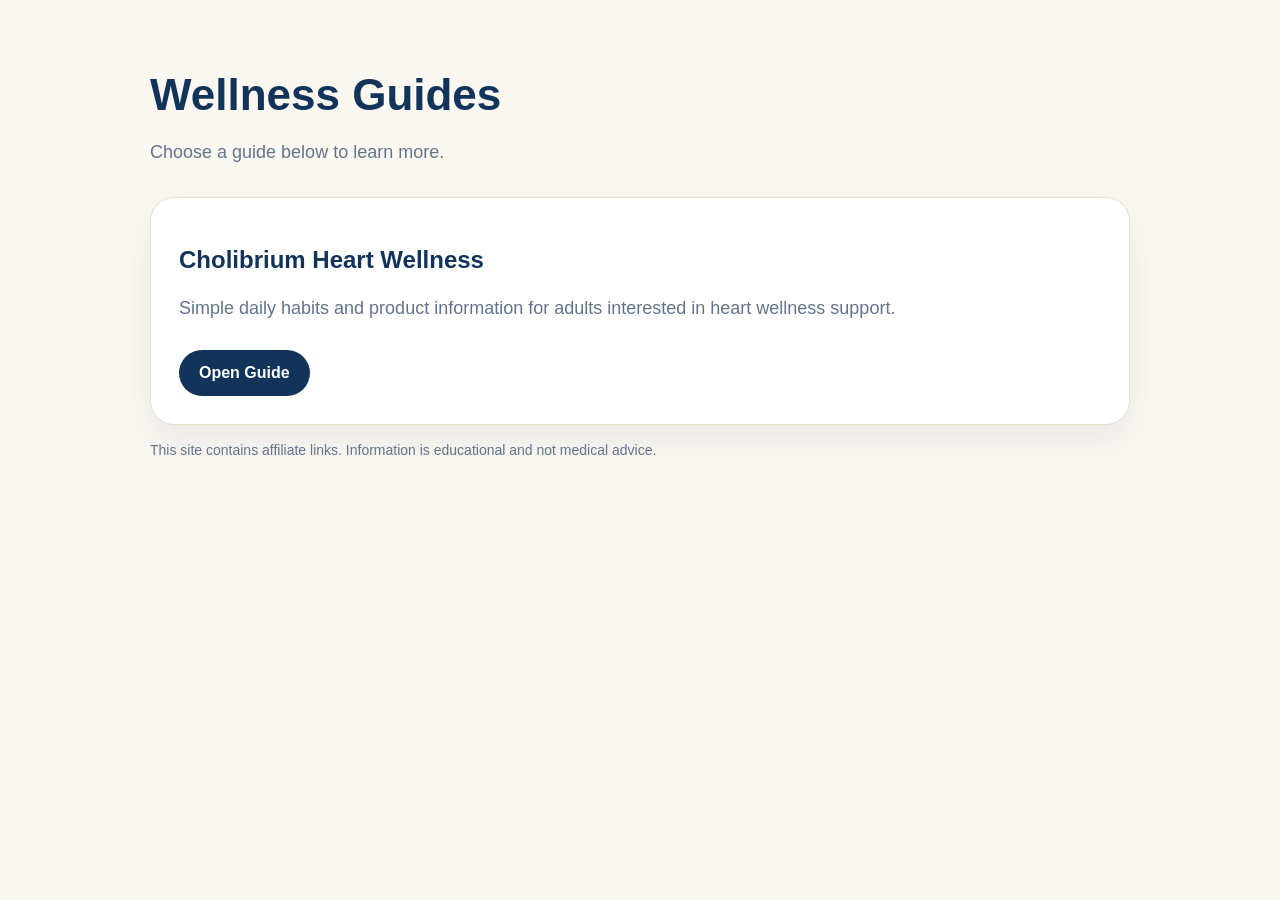
==== index.html @ bfecb0a2 "Add clean Cholibrium landing" ====
<!DOCTYPE html><html lang="en"><head><meta charset="UTF-8"><meta name="viewport" content="width=device-width,initial-scale=1.0"><title>Wellness Guides</title><style>
body{font-family:Arial,sans-serif;background:#fbf8f2;color:#12345a;margin:0}.wrap{max-width:980px;margin:0 auto;padding:70px 22px}h1{font-size:44px;margin:0 0 10px}.grid{display:grid;grid-template-columns:repeat(auto-fit,minmax(270px,1fr));gap:22px;margin-top:30px}.card{background:#fff;border:1px solid #eadfcd;border-radius:24px;padding:28px;box-shadow:0 16px 38px rgba(18,52,90,.08)}p{color:#64748b;font-size:18px;line-height:1.6}a{display:inline-block;background:#12345a;color:#fff;text-decoration:none;font-weight:700;padding:14px 20px;border-radius:999px;margin-top:10px}
</style></head><body><main class="wrap"><h1>Wellness Guides</h1><p>Choose a guide below to learn more.</p><section class="grid"><article class="card"><h2>Cholibrium Heart Wellness</h2><p>Simple daily habits and product information for adults interested in heart wellness support.</p><a href="/cholibrium-heart-wellness/">Open Guide</a></article></section><p style="font-size:14px">This site contains affiliate links. Information is educational and not medical advice.</p></main></body></html>
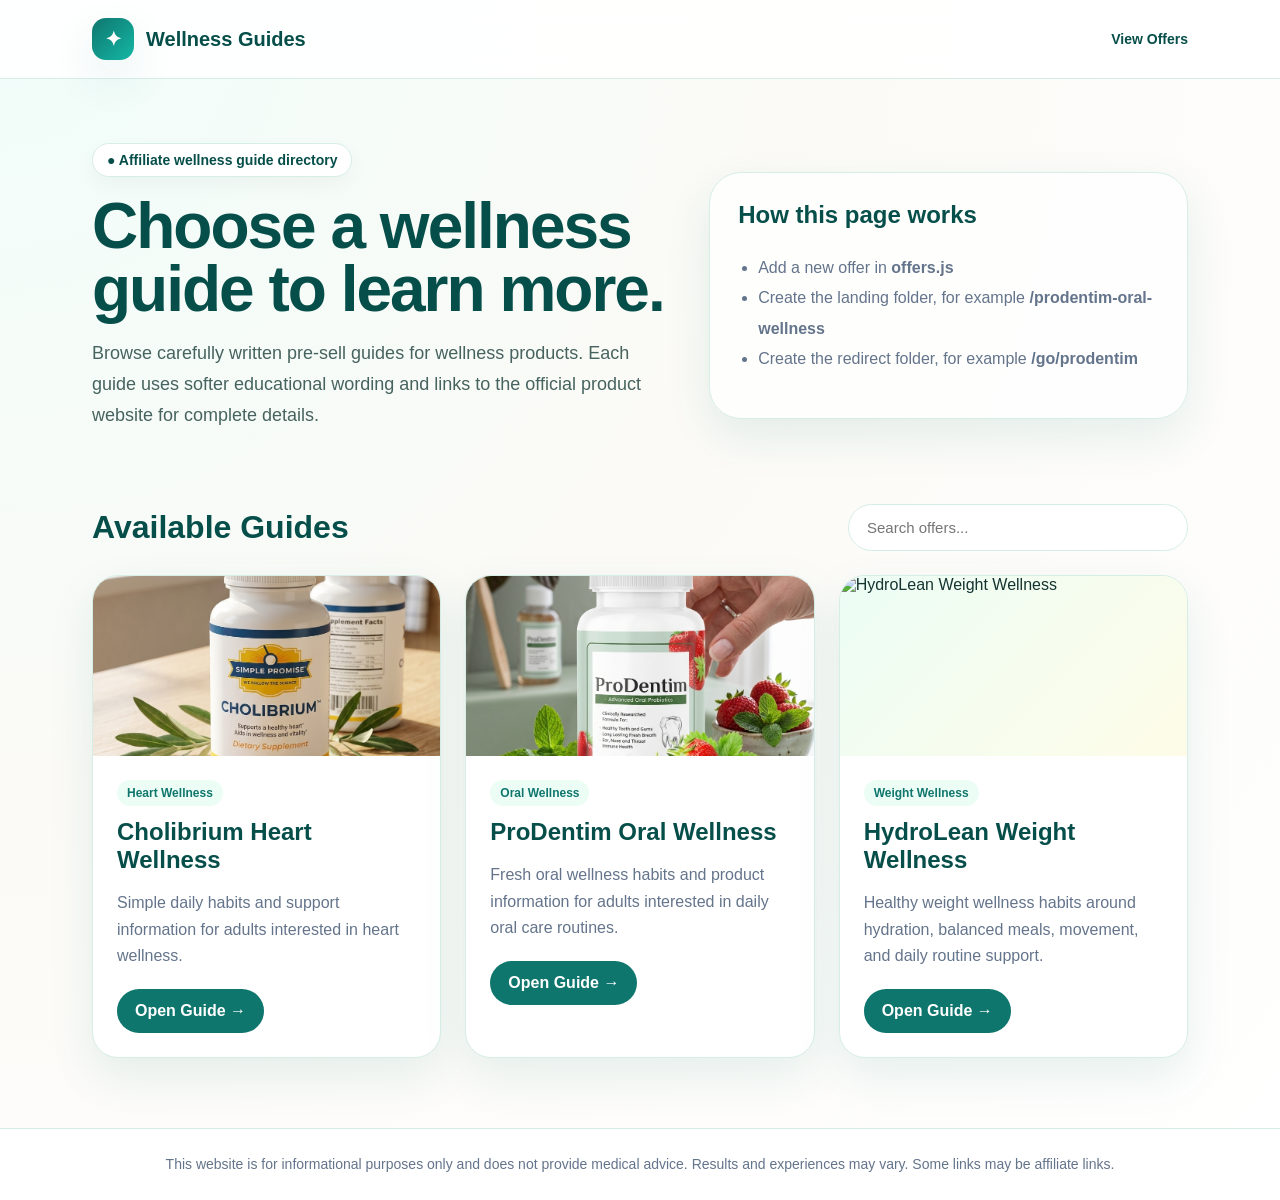
==== commit f7480a74: "Update homepage auto offers" ====
--- a/index.html
+++ b/index.html
@@ -1,3 +1,292 @@
-<!DOCTYPE html><html lang="en"><head><meta charset="UTF-8"><meta name="viewport" content="width=device-width,initial-scale=1.0"><title>Wellness Guides</title><style>
-body{font-family:Arial,sans-serif;background:#fbf8f2;color:#12345a;margin:0}.wrap{max-width:980px;margin:0 auto;padding:70px 22px}h1{font-size:44px;margin:0 0 10px}.grid{display:grid;grid-template-columns:repeat(auto-fit,minmax(270px,1fr));gap:22px;margin-top:30px}.card{background:#fff;border:1px solid #eadfcd;border-radius:24px;padding:28px;box-shadow:0 16px 38px rgba(18,52,90,.08)}p{color:#64748b;font-size:18px;line-height:1.6}a{display:inline-block;background:#12345a;color:#fff;text-decoration:none;font-weight:700;padding:14px 20px;border-radius:999px;margin-top:10px}
-</style></head><body><main class="wrap"><h1>Wellness Guides</h1><p>Choose a guide below to learn more.</p><section class="grid"><article class="card"><h2>Cholibrium Heart Wellness</h2><p>Simple daily habits and product information for adults interested in heart wellness support.</p><a href="/cholibrium-heart-wellness/">Open Guide</a></article></section><p style="font-size:14px">This site contains affiliate links. Information is educational and not medical advice.</p></main></body></html>+<!DOCTYPE html>
+<html lang="en">
+<head>
+  <meta charset="UTF-8" />
+  <meta name="viewport" content="width=device-width, initial-scale=1.0" />
+  <title>Wellness Guides</title>
+  <meta name="description" content="Wellness guide directory for health and lifestyle support information." />
+  <style>
+    :root {
+      --green: #0f766e;
+      --green-dark: #064e49;
+      --green-soft: #ecfdf5;
+      --cream: #fbfaf6;
+      --text: #143331;
+      --muted: #64748b;
+      --border: #d7eee7;
+      --shadow: 0 18px 45px rgba(15, 118, 110, 0.10);
+    }
+    * { box-sizing: border-box; }
+    body {
+      margin: 0;
+      font-family: Arial, Helvetica, sans-serif;
+      background: radial-gradient(circle at top left, #f0fdfa 0, #fbfaf6 45%, #ffffff 100%);
+      color: var(--text);
+    }
+    header {
+      border-bottom: 1px solid var(--border);
+      background: rgba(255,255,255,.88);
+      backdrop-filter: blur(14px);
+      position: sticky;
+      top: 0;
+      z-index: 10;
+    }
+    .nav {
+      max-width: 1140px;
+      margin: auto;
+      padding: 18px 22px;
+      display: flex;
+      justify-content: space-between;
+      align-items: center;
+      gap: 16px;
+    }
+    .brand {
+      display: flex;
+      align-items: center;
+      gap: 12px;
+      font-weight: 800;
+      color: var(--green-dark);
+      font-size: 20px;
+    }
+    .logo {
+      width: 42px;
+      height: 42px;
+      border-radius: 14px;
+      background: linear-gradient(135deg, #0f766e, #14b8a6);
+      display: grid;
+      place-items: center;
+      color: #fff;
+      box-shadow: var(--shadow);
+    }
+    .nav a {
+      color: var(--green-dark);
+      text-decoration: none;
+      font-weight: 700;
+      font-size: 14px;
+    }
+    .hero {
+      max-width: 1140px;
+      margin: auto;
+      padding: 64px 22px 34px;
+      display: grid;
+      grid-template-columns: 1.1fr .9fr;
+      gap: 32px;
+      align-items: center;
+    }
+    .badge {
+      display: inline-flex;
+      align-items: center;
+      gap: 8px;
+      background: #fff;
+      border: 1px solid var(--border);
+      border-radius: 999px;
+      padding: 8px 14px;
+      color: var(--green-dark);
+      font-weight: 700;
+      font-size: 14px;
+      box-shadow: 0 8px 20px rgba(0,0,0,.04);
+    }
+    h1 {
+      margin: 18px 0 14px;
+      font-size: clamp(38px, 5vw, 64px);
+      line-height: .98;
+      letter-spacing: -2px;
+      color: var(--green-dark);
+    }
+    .hero p {
+      font-size: 18px;
+      line-height: 1.7;
+      color: #47635f;
+      max-width: 650px;
+    }
+    .hero-card {
+      background: rgba(255,255,255,.8);
+      border: 1px solid var(--border);
+      border-radius: 32px;
+      padding: 28px;
+      box-shadow: var(--shadow);
+    }
+    .hero-card h3 { margin-top: 0; font-size: 24px; color: var(--green-dark); }
+    .hero-card ul { padding-left: 20px; color: var(--muted); line-height: 1.9; }
+    .wrap {
+      max-width: 1140px;
+      margin: auto;
+      padding: 22px 22px 70px;
+    }
+    .toolbar {
+      display: flex;
+      flex-wrap: wrap;
+      gap: 14px;
+      justify-content: space-between;
+      align-items: center;
+      margin-bottom: 24px;
+    }
+    .toolbar h2 {
+      margin: 0;
+      font-size: 32px;
+      color: var(--green-dark);
+    }
+    .search {
+      min-width: min(100%, 340px);
+      border: 1px solid var(--border);
+      border-radius: 999px;
+      padding: 14px 18px;
+      font-size: 15px;
+      outline: none;
+      background: #fff;
+    }
+    .grid {
+      display: grid;
+      grid-template-columns: repeat(auto-fit, minmax(280px, 1fr));
+      gap: 24px;
+    }
+    .card {
+      background: #fff;
+      border: 1px solid var(--border);
+      border-radius: 26px;
+      overflow: hidden;
+      box-shadow: var(--shadow);
+      transition: transform .18s ease, box-shadow .18s ease;
+    }
+    .card:hover { transform: translateY(-4px); box-shadow: 0 22px 56px rgba(15,118,110,.15); }
+    .thumb {
+      height: 180px;
+      background: linear-gradient(135deg, #ecfdf5, #fefce8);
+      display: flex;
+      align-items: center;
+      justify-content: center;
+      overflow: hidden;
+    }
+    .thumb img { width: 100%; height: 100%; object-fit: cover; display: block; }
+    .fallback {
+      width: 84px; height: 84px; border-radius: 28px;
+      background: var(--green-soft);
+      display: grid; place-items: center;
+      color: var(--green);
+      font-size: 36px;
+      font-weight: 900;
+    }
+    .content { padding: 24px; }
+    .tag {
+      display: inline-block;
+      color: var(--green);
+      background: var(--green-soft);
+      border-radius: 999px;
+      padding: 6px 10px;
+      font-size: 12px;
+      font-weight: 800;
+      margin-bottom: 12px;
+    }
+    .card h3 { margin: 0 0 10px; font-size: 24px; color: var(--green-dark); }
+    .card p { color: var(--muted); line-height: 1.65; margin-bottom: 20px; }
+    .btn {
+      display: inline-flex;
+      align-items: center;
+      gap: 8px;
+      background: var(--green);
+      color: #fff;
+      text-decoration: none;
+      padding: 13px 18px;
+      border-radius: 999px;
+      font-weight: 800;
+    }
+    .empty {
+      padding: 30px;
+      border: 1px dashed var(--border);
+      border-radius: 22px;
+      color: var(--muted);
+      background: #fff;
+    }
+    footer {
+      border-top: 1px solid var(--border);
+      padding: 24px 22px;
+      text-align: center;
+      color: var(--muted);
+      background: #fff;
+      font-size: 14px;
+      line-height: 1.6;
+    }
+    @media (max-width: 820px) {
+      .hero { grid-template-columns: 1fr; padding-top: 42px; }
+      .nav { align-items: flex-start; }
+      h1 { letter-spacing: -1px; }
+    }
+  </style>
+</head>
+<body>
+  <header>
+    <div class="nav">
+      <div class="brand"><div class="logo">✦</div><span>Wellness Guides</span></div>
+      <a href="#offers">View Offers</a>
+    </div>
+  </header>
+
+  <section class="hero">
+    <div>
+      <div class="badge">● Affiliate wellness guide directory</div>
+      <h1>Choose a wellness guide to learn more.</h1>
+      <p>Browse carefully written pre-sell guides for wellness products. Each guide uses softer educational wording and links to the official product website for complete details.</p>
+    </div>
+    <div class="hero-card">
+      <h3>How this page works</h3>
+      <ul>
+        <li>Add a new offer in <strong>offers.js</strong></li>
+        <li>Create the landing folder, for example <strong>/prodentim-oral-wellness</strong></li>
+        <li>Create the redirect folder, for example <strong>/go/prodentim</strong></li>
+      </ul>
+    </div>
+  </section>
+
+  <main class="wrap" id="offers">
+    <div class="toolbar">
+      <h2>Available Guides</h2>
+      <input class="search" id="search" placeholder="Search offers..." />
+    </div>
+    <div class="grid" id="offerGrid"></div>
+    <div class="empty" id="emptyState" style="display:none;">No offers found. Add offers in <strong>offers.js</strong>.</div>
+  </main>
+
+  <footer>
+    This website is for informational purposes only and does not provide medical advice. Results and experiences may vary. Some links may be affiliate links.
+  </footer>
+
+  <script src="/offers.js"></script>
+  <script>
+    const grid = document.getElementById('offerGrid');
+    const search = document.getElementById('search');
+    const emptyState = document.getElementById('emptyState');
+
+    function createCard(offer) {
+      const card = document.createElement('article');
+      card.className = 'card';
+      const imgHtml = offer.image
+        ? `<img src="${offer.image}" alt="${offer.title}">`
+        : `<div class="fallback">${(offer.title || '?').charAt(0)}</div>`;
+      card.innerHTML = `
+        <div class="thumb">${imgHtml}</div>
+        <div class="content">
+          <div class="tag">${offer.category || 'Wellness Guide'}</div>
+          <h3>${offer.title}</h3>
+          <p>${offer.description}</p>
+          <a class="btn" href="${offer.url}">Open Guide →</a>
+        </div>
+      `;
+      return card;
+    }
+
+    function renderOffers() {
+      const q = search.value.trim().toLowerCase();
+      const filtered = (window.OFFERS || []).filter(offer => {
+        const text = `${offer.title} ${offer.category} ${offer.description}`.toLowerCase();
+        return text.includes(q);
+      });
+      grid.innerHTML = '';
+      filtered.forEach(offer => grid.appendChild(createCard(offer)));
+      emptyState.style.display = filtered.length ? 'none' : 'block';
+    }
+
+    search.addEventListener('input', renderOffers);
+    renderOffers();
+  </script>
+</body>
+</html>
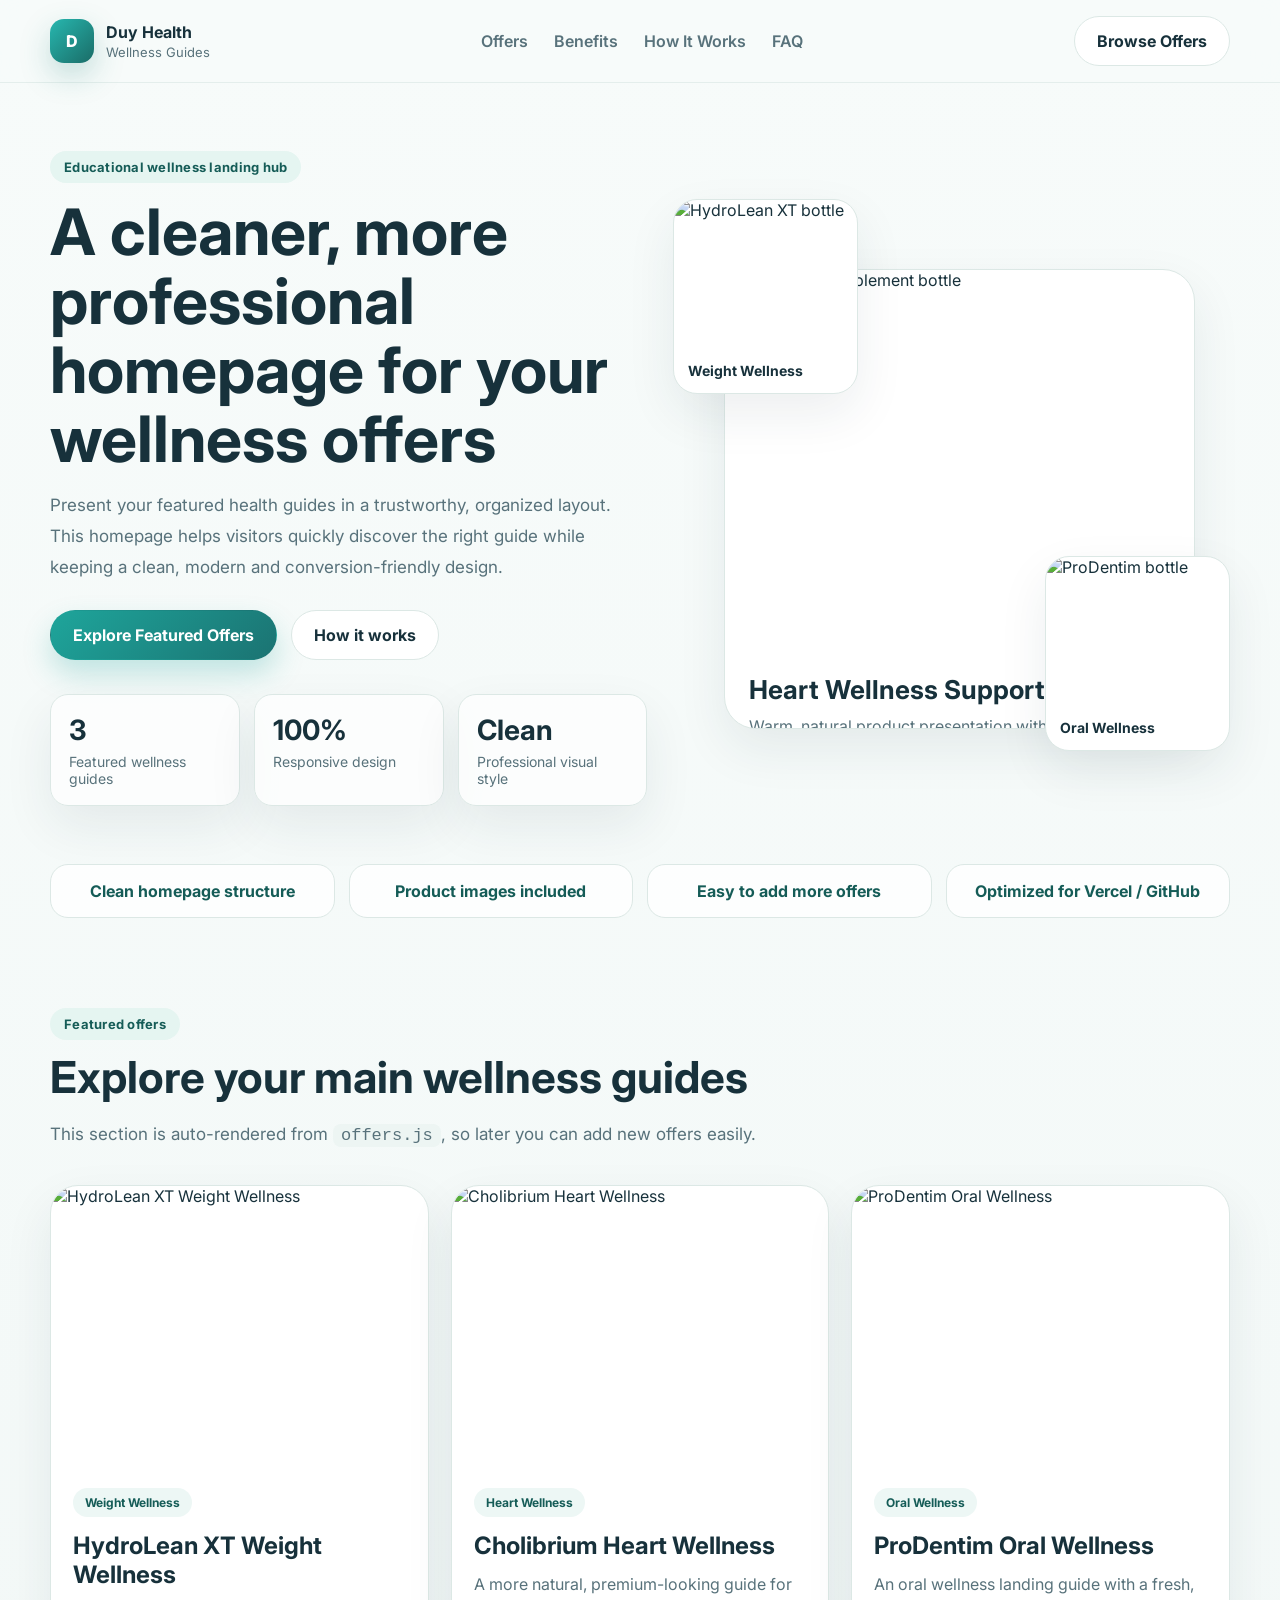
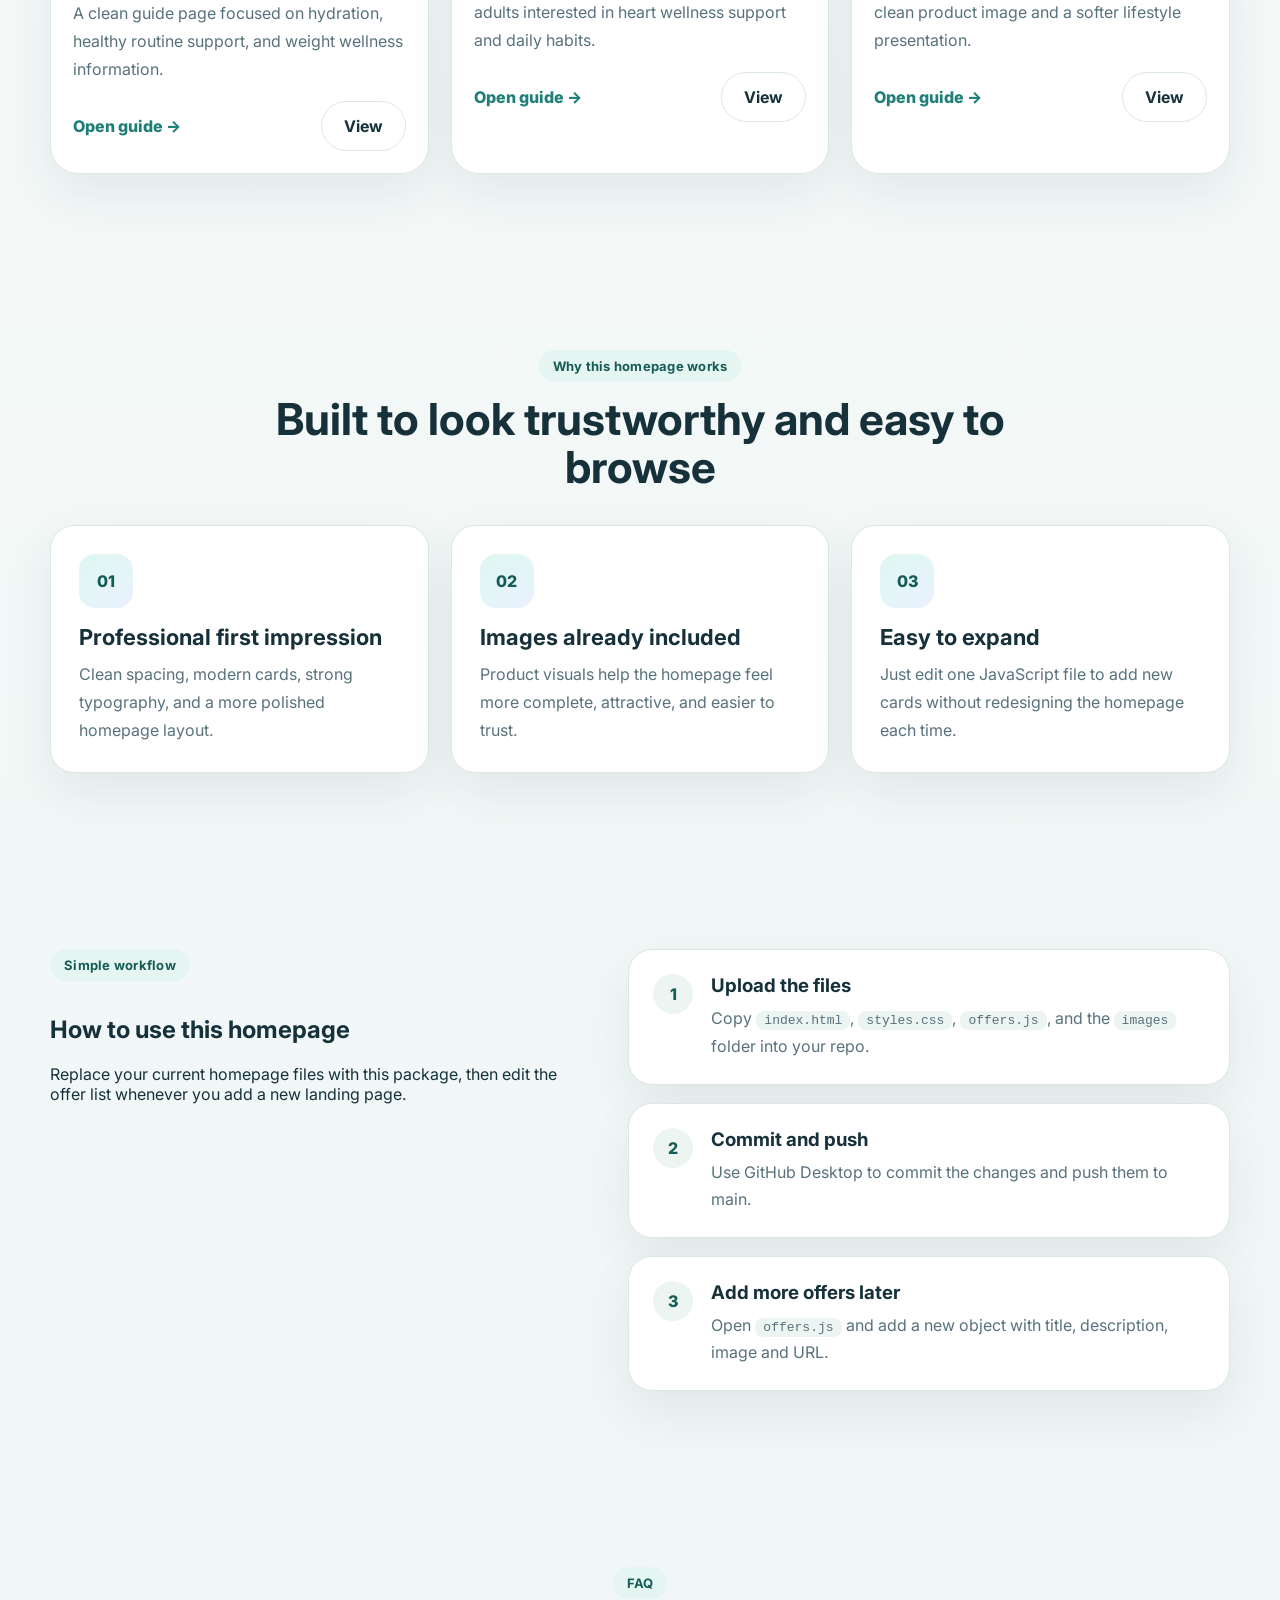
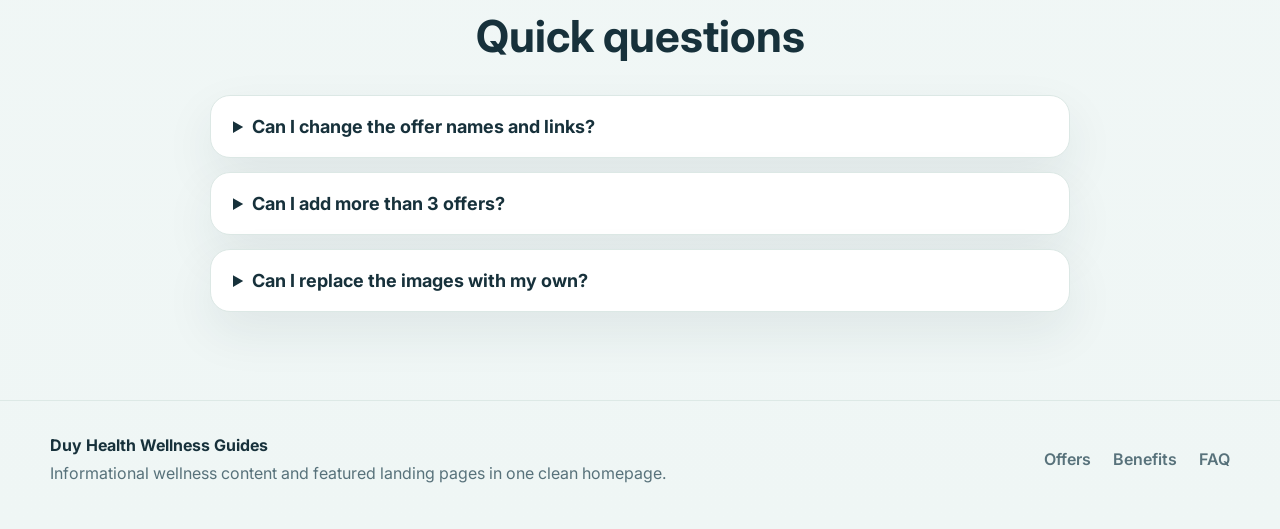
==== commit 8a323fd1: "add professional_homepage_package" ====
--- a/index.html
+++ b/index.html
@@ -3,290 +3,186 @@
 <head>
   <meta charset="UTF-8" />
   <meta name="viewport" content="width=device-width, initial-scale=1.0" />
-  <title>Wellness Guides</title>
-  <meta name="description" content="Wellness guide directory for health and lifestyle support information." />
-  <style>
-    :root {
-      --green: #0f766e;
-      --green-dark: #064e49;
-      --green-soft: #ecfdf5;
-      --cream: #fbfaf6;
-      --text: #143331;
-      --muted: #64748b;
-      --border: #d7eee7;
-      --shadow: 0 18px 45px rgba(15, 118, 110, 0.10);
-    }
-    * { box-sizing: border-box; }
-    body {
-      margin: 0;
-      font-family: Arial, Helvetica, sans-serif;
-      background: radial-gradient(circle at top left, #f0fdfa 0, #fbfaf6 45%, #ffffff 100%);
-      color: var(--text);
-    }
-    header {
-      border-bottom: 1px solid var(--border);
-      background: rgba(255,255,255,.88);
-      backdrop-filter: blur(14px);
-      position: sticky;
-      top: 0;
-      z-index: 10;
-    }
-    .nav {
-      max-width: 1140px;
-      margin: auto;
-      padding: 18px 22px;
-      display: flex;
-      justify-content: space-between;
-      align-items: center;
-      gap: 16px;
-    }
-    .brand {
-      display: flex;
-      align-items: center;
-      gap: 12px;
-      font-weight: 800;
-      color: var(--green-dark);
-      font-size: 20px;
-    }
-    .logo {
-      width: 42px;
-      height: 42px;
-      border-radius: 14px;
-      background: linear-gradient(135deg, #0f766e, #14b8a6);
-      display: grid;
-      place-items: center;
-      color: #fff;
-      box-shadow: var(--shadow);
-    }
-    .nav a {
-      color: var(--green-dark);
-      text-decoration: none;
-      font-weight: 700;
-      font-size: 14px;
-    }
-    .hero {
-      max-width: 1140px;
-      margin: auto;
-      padding: 64px 22px 34px;
-      display: grid;
-      grid-template-columns: 1.1fr .9fr;
-      gap: 32px;
-      align-items: center;
-    }
-    .badge {
-      display: inline-flex;
-      align-items: center;
-      gap: 8px;
-      background: #fff;
-      border: 1px solid var(--border);
-      border-radius: 999px;
-      padding: 8px 14px;
-      color: var(--green-dark);
-      font-weight: 700;
-      font-size: 14px;
-      box-shadow: 0 8px 20px rgba(0,0,0,.04);
-    }
-    h1 {
-      margin: 18px 0 14px;
-      font-size: clamp(38px, 5vw, 64px);
-      line-height: .98;
-      letter-spacing: -2px;
-      color: var(--green-dark);
-    }
-    .hero p {
-      font-size: 18px;
-      line-height: 1.7;
-      color: #47635f;
-      max-width: 650px;
-    }
-    .hero-card {
-      background: rgba(255,255,255,.8);
-      border: 1px solid var(--border);
-      border-radius: 32px;
-      padding: 28px;
-      box-shadow: var(--shadow);
-    }
-    .hero-card h3 { margin-top: 0; font-size: 24px; color: var(--green-dark); }
-    .hero-card ul { padding-left: 20px; color: var(--muted); line-height: 1.9; }
-    .wrap {
-      max-width: 1140px;
-      margin: auto;
-      padding: 22px 22px 70px;
-    }
-    .toolbar {
-      display: flex;
-      flex-wrap: wrap;
-      gap: 14px;
-      justify-content: space-between;
-      align-items: center;
-      margin-bottom: 24px;
-    }
-    .toolbar h2 {
-      margin: 0;
-      font-size: 32px;
-      color: var(--green-dark);
-    }
-    .search {
-      min-width: min(100%, 340px);
-      border: 1px solid var(--border);
-      border-radius: 999px;
-      padding: 14px 18px;
-      font-size: 15px;
-      outline: none;
-      background: #fff;
-    }
-    .grid {
-      display: grid;
-      grid-template-columns: repeat(auto-fit, minmax(280px, 1fr));
-      gap: 24px;
-    }
-    .card {
-      background: #fff;
-      border: 1px solid var(--border);
-      border-radius: 26px;
-      overflow: hidden;
-      box-shadow: var(--shadow);
-      transition: transform .18s ease, box-shadow .18s ease;
-    }
-    .card:hover { transform: translateY(-4px); box-shadow: 0 22px 56px rgba(15,118,110,.15); }
-    .thumb {
-      height: 180px;
-      background: linear-gradient(135deg, #ecfdf5, #fefce8);
-      display: flex;
-      align-items: center;
-      justify-content: center;
-      overflow: hidden;
-    }
-    .thumb img { width: 100%; height: 100%; object-fit: cover; display: block; }
-    .fallback {
-      width: 84px; height: 84px; border-radius: 28px;
-      background: var(--green-soft);
-      display: grid; place-items: center;
-      color: var(--green);
-      font-size: 36px;
-      font-weight: 900;
-    }
-    .content { padding: 24px; }
-    .tag {
-      display: inline-block;
-      color: var(--green);
-      background: var(--green-soft);
-      border-radius: 999px;
-      padding: 6px 10px;
-      font-size: 12px;
-      font-weight: 800;
-      margin-bottom: 12px;
-    }
-    .card h3 { margin: 0 0 10px; font-size: 24px; color: var(--green-dark); }
-    .card p { color: var(--muted); line-height: 1.65; margin-bottom: 20px; }
-    .btn {
-      display: inline-flex;
-      align-items: center;
-      gap: 8px;
-      background: var(--green);
-      color: #fff;
-      text-decoration: none;
-      padding: 13px 18px;
-      border-radius: 999px;
-      font-weight: 800;
-    }
-    .empty {
-      padding: 30px;
-      border: 1px dashed var(--border);
-      border-radius: 22px;
-      color: var(--muted);
-      background: #fff;
-    }
-    footer {
-      border-top: 1px solid var(--border);
-      padding: 24px 22px;
-      text-align: center;
-      color: var(--muted);
-      background: #fff;
-      font-size: 14px;
-      line-height: 1.6;
-    }
-    @media (max-width: 820px) {
-      .hero { grid-template-columns: 1fr; padding-top: 42px; }
-      .nav { align-items: flex-start; }
-      h1 { letter-spacing: -1px; }
-    }
-  </style>
+  <title>Duy Health Wellness Guides</title>
+  <meta name="description" content="Explore wellness guides and support offers in a clean, professional homepage layout." />
+  <link rel="preconnect" href="https://fonts.googleapis.com">
+  <link rel="preconnect" href="https://fonts.gstatic.com" crossorigin>
+  <link href="https://fonts.googleapis.com/css2?family=Inter:wght@400;500;600;700;800&display=swap" rel="stylesheet">
+  <link rel="stylesheet" href="styles.css" />
 </head>
 <body>
-  <header>
-    <div class="nav">
-      <div class="brand"><div class="logo">✦</div><span>Wellness Guides</span></div>
-      <a href="#offers">View Offers</a>
+  <header class="site-header">
+    <div class="container nav-wrap">
+      <a class="brand" href="/">
+        <div class="brand-mark">D</div>
+        <div>
+          <strong>Duy Health</strong>
+          <span>Wellness Guides</span>
+        </div>
+      </a>
+      <nav class="main-nav">
+        <a href="#offers">Offers</a>
+        <a href="#benefits">Benefits</a>
+        <a href="#how-it-works">How It Works</a>
+        <a href="#faq">FAQ</a>
+      </nav>
+      <a class="btn btn-outline" href="#offers">Browse Offers</a>
     </div>
   </header>
 
-  <section class="hero">
-    <div>
-      <div class="badge">● Affiliate wellness guide directory</div>
-      <h1>Choose a wellness guide to learn more.</h1>
-      <p>Browse carefully written pre-sell guides for wellness products. Each guide uses softer educational wording and links to the official product website for complete details.</p>
-    </div>
-    <div class="hero-card">
-      <h3>How this page works</h3>
-      <ul>
-        <li>Add a new offer in <strong>offers.js</strong></li>
-        <li>Create the landing folder, for example <strong>/prodentim-oral-wellness</strong></li>
-        <li>Create the redirect folder, for example <strong>/go/prodentim</strong></li>
-      </ul>
-    </div>
-  </section>
+  <main>
+    <section class="hero">
+      <div class="container hero-grid">
+        <div class="hero-copy">
+          <span class="eyebrow">Educational wellness landing hub</span>
+          <h1>A cleaner, more professional homepage for your wellness offers</h1>
+          <p>
+            Present your featured health guides in a trustworthy, organized layout.
+            This homepage helps visitors quickly discover the right guide while keeping a clean,
+            modern and conversion-friendly design.
+          </p>
+          <div class="hero-actions">
+            <a class="btn btn-primary" href="#offers">Explore Featured Offers</a>
+            <a class="btn btn-light" href="#how-it-works">How it works</a>
+          </div>
+          <div class="hero-stats">
+            <div>
+              <strong>3</strong>
+              <span>Featured wellness guides</span>
+            </div>
+            <div>
+              <strong>100%</strong>
+              <span>Responsive design</span>
+            </div>
+            <div>
+              <strong>Clean</strong>
+              <span>Professional visual style</span>
+            </div>
+          </div>
+        </div>
+        <div class="hero-visual">
+          <div class="hero-card main-card">
+            <img src="images/cholibrium.jpg" alt="Cholibrium supplement bottle" />
+            <div class="hero-card-body">
+              <h3>Heart Wellness Support</h3>
+              <p>Warm, natural product presentation with a premium wellness look.</p>
+            </div>
+          </div>
+          <div class="floating-card float-left">
+            <img src="images/hydrolean-xt.jpg" alt="HydroLean XT bottle" />
+            <span>Weight Wellness</span>
+          </div>
+          <div class="floating-card float-right">
+            <img src="images/prodentim.jpg" alt="ProDentim bottle" />
+            <span>Oral Wellness</span>
+          </div>
+        </div>
+      </div>
+    </section>
 
-  <main class="wrap" id="offers">
-    <div class="toolbar">
-      <h2>Available Guides</h2>
-      <input class="search" id="search" placeholder="Search offers..." />
-    </div>
-    <div class="grid" id="offerGrid"></div>
-    <div class="empty" id="emptyState" style="display:none;">No offers found. Add offers in <strong>offers.js</strong>.</div>
+    <section class="trust-bar">
+      <div class="container trust-grid">
+        <div class="trust-item">Clean homepage structure</div>
+        <div class="trust-item">Product images included</div>
+        <div class="trust-item">Easy to add more offers</div>
+        <div class="trust-item">Optimized for Vercel / GitHub</div>
+      </div>
+    </section>
+
+    <section id="offers" class="section offers-section">
+      <div class="container">
+        <div class="section-heading">
+          <span class="eyebrow">Featured offers</span>
+          <h2>Explore your main wellness guides</h2>
+          <p>
+            This section is auto-rendered from <code>offers.js</code>, so later you can add new offers easily.
+          </p>
+        </div>
+        <div id="offers-grid" class="offers-grid"></div>
+      </div>
+    </section>
+
+    <section id="benefits" class="section benefits-section">
+      <div class="container">
+        <div class="section-heading center">
+          <span class="eyebrow">Why this homepage works</span>
+          <h2>Built to look trustworthy and easy to browse</h2>
+        </div>
+        <div class="benefits-grid">
+          <article class="benefit-card">
+            <div class="icon">01</div>
+            <h3>Professional first impression</h3>
+            <p>Clean spacing, modern cards, strong typography, and a more polished homepage layout.</p>
+          </article>
+          <article class="benefit-card">
+            <div class="icon">02</div>
+            <h3>Images already included</h3>
+            <p>Product visuals help the homepage feel more complete, attractive, and easier to trust.</p>
+          </article>
+          <article class="benefit-card">
+            <div class="icon">03</div>
+            <h3>Easy to expand</h3>
+            <p>Just edit one JavaScript file to add new cards without redesigning the homepage each time.</p>
+          </article>
+        </div>
+      </div>
+    </section>
+
+    <section id="how-it-works" class="section process-section">
+      <div class="container process-grid">
+        <div>
+          <span class="eyebrow">Simple workflow</span>
+          <h2>How to use this homepage</h2>
+          <p>
+            Replace your current homepage files with this package, then edit the offer list whenever you add a new landing page.
+          </p>
+        </div>
+        <div class="steps">
+          <div class="step"><span>1</span><div><h3>Upload the files</h3><p>Copy <code>index.html</code>, <code>styles.css</code>, <code>offers.js</code>, and the <code>images</code> folder into your repo.</p></div></div>
+          <div class="step"><span>2</span><div><h3>Commit and push</h3><p>Use GitHub Desktop to commit the changes and push them to main.</p></div></div>
+          <div class="step"><span>3</span><div><h3>Add more offers later</h3><p>Open <code>offers.js</code> and add a new object with title, description, image and URL.</p></div></div>
+        </div>
+      </div>
+    </section>
+
+    <section id="faq" class="section faq-section">
+      <div class="container">
+        <div class="section-heading center">
+          <span class="eyebrow">FAQ</span>
+          <h2>Quick questions</h2>
+        </div>
+        <div class="faq-list">
+          <details>
+            <summary>Can I change the offer names and links?</summary>
+            <p>Yes. Open <code>offers.js</code> and edit the title, description, URL, and image path for each offer.</p>
+          </details>
+          <details>
+            <summary>Can I add more than 3 offers?</summary>
+            <p>Yes. The homepage cards are dynamic, so you can add as many offers as you want in the offers array.</p>
+          </details>
+          <details>
+            <summary>Can I replace the images with my own?</summary>
+            <p>Yes. Put your image in the <code>images</code> folder and update the matching image path in <code>offers.js</code>.</p>
+          </details>
+        </div>
+      </div>
+    </section>
   </main>
 
-  <footer>
-    This website is for informational purposes only and does not provide medical advice. Results and experiences may vary. Some links may be affiliate links.
+  <footer class="site-footer">
+    <div class="container footer-wrap">
+      <div>
+        <strong>Duy Health Wellness Guides</strong>
+        <p>Informational wellness content and featured landing pages in one clean homepage.</p>
+      </div>
+      <div class="footer-links">
+        <a href="#offers">Offers</a>
+        <a href="#benefits">Benefits</a>
+        <a href="#faq">FAQ</a>
+      </div>
+    </div>
   </footer>
 
-  <script src="/offers.js"></script>
-  <script>
-    const grid = document.getElementById('offerGrid');
-    const search = document.getElementById('search');
-    const emptyState = document.getElementById('emptyState');
-
-    function createCard(offer) {
-      const card = document.createElement('article');
-      card.className = 'card';
-      const imgHtml = offer.image
-        ? `<img src="${offer.image}" alt="${offer.title}">`
-        : `<div class="fallback">${(offer.title || '?').charAt(0)}</div>`;
-      card.innerHTML = `
-        <div class="thumb">${imgHtml}</div>
-        <div class="content">
-          <div class="tag">${offer.category || 'Wellness Guide'}</div>
-          <h3>${offer.title}</h3>
-          <p>${offer.description}</p>
-          <a class="btn" href="${offer.url}">Open Guide →</a>
-        </div>
-      `;
-      return card;
-    }
-
-    function renderOffers() {
-      const q = search.value.trim().toLowerCase();
-      const filtered = (window.OFFERS || []).filter(offer => {
-        const text = `${offer.title} ${offer.category} ${offer.description}`.toLowerCase();
-        return text.includes(q);
-      });
-      grid.innerHTML = '';
-      filtered.forEach(offer => grid.appendChild(createCard(offer)));
-      emptyState.style.display = filtered.length ? 'none' : 'block';
-    }
-
-    search.addEventListener('input', renderOffers);
-    renderOffers();
-  </script>
+  <script src="offers.js"></script>
 </body>
 </html>
--- a/styles.css
+++ b/styles.css
@@ -0,0 +1,194 @@
+:root {
+  --bg: #f4f8f7;
+  --surface: #ffffff;
+  --surface-soft: #edf5f3;
+  --text: #17313b;
+  --muted: #58727b;
+  --primary: #1d7f78;
+  --primary-dark: #155c57;
+  --line: #dce8e5;
+  --shadow: 0 20px 50px rgba(23, 49, 59, 0.08);
+  --radius: 24px;
+}
+
+* { box-sizing: border-box; }
+html { scroll-behavior: smooth; }
+body {
+  margin: 0;
+  font-family: 'Inter', system-ui, sans-serif;
+  background: linear-gradient(180deg, #f7fbfa 0%, #eff6f5 100%);
+  color: var(--text);
+}
+img { max-width: 100%; display: block; }
+a { color: inherit; text-decoration: none; }
+.container { width: min(1180px, calc(100% - 32px)); margin: 0 auto; }
+.section { padding: 88px 0; }
+.eyebrow {
+  display: inline-block;
+  padding: 8px 14px;
+  border-radius: 999px;
+  background: #e5f5f1;
+  color: var(--primary-dark);
+  font-size: 13px;
+  font-weight: 700;
+  letter-spacing: .02em;
+  margin-bottom: 14px;
+}
+.section-heading { max-width: 760px; margin-bottom: 34px; }
+.section-heading.center { text-align: center; margin-left: auto; margin-right: auto; }
+.section-heading h2, .hero-copy h1 { margin: 0 0 14px; line-height: 1.08; }
+.section-heading h2 { font-size: clamp(32px, 4vw, 44px); }
+.section-heading p, .hero-copy p { color: var(--muted); font-size: 17px; line-height: 1.8; }
+
+.site-header {
+  position: sticky;
+  top: 0;
+  z-index: 100;
+  backdrop-filter: blur(12px);
+  background: rgba(247, 251, 250, 0.9);
+  border-bottom: 1px solid rgba(220, 232, 229, 0.7);
+}
+.nav-wrap {
+  display: flex;
+  align-items: center;
+  justify-content: space-between;
+  gap: 18px;
+  min-height: 82px;
+}
+.brand { display: flex; align-items: center; gap: 12px; }
+.brand-mark {
+  width: 44px; height: 44px; border-radius: 14px;
+  display: grid; place-items: center; color: white; font-weight: 800;
+  background: linear-gradient(135deg, #27b7af, #1a6c67);
+  box-shadow: 0 12px 30px rgba(29, 127, 120, 0.25);
+}
+.brand strong { display: block; font-size: 16px; }
+.brand span { display: block; font-size: 13px; color: var(--muted); margin-top: 2px; }
+.main-nav { display: flex; gap: 26px; color: var(--muted); font-weight: 600; }
+.main-nav a:hover { color: var(--text); }
+
+.btn {
+  display: inline-flex; align-items: center; justify-content: center;
+  padding: 14px 22px; border-radius: 999px; font-weight: 700;
+  transition: .2s ease; border: 1px solid transparent;
+}
+.btn:hover { transform: translateY(-1px); }
+.btn-primary { background: linear-gradient(135deg, #1ea59b, #1b7372); color: white; box-shadow: 0 14px 28px rgba(30, 165, 155, 0.25); }
+.btn-light { background: white; border-color: var(--line); }
+.btn-outline { border-color: var(--line); background: white; }
+
+.hero { padding: 68px 0 50px; }
+.hero-grid { display: grid; grid-template-columns: 1.05fr .95fr; gap: 42px; align-items: center; }
+.hero-copy h1 { font-size: clamp(40px, 6vw, 64px); max-width: 740px; }
+.hero-actions { display: flex; flex-wrap: wrap; gap: 14px; margin-top: 28px; }
+.hero-stats {
+  margin-top: 34px; display: grid; grid-template-columns: repeat(3, 1fr); gap: 14px;
+}
+.hero-stats div {
+  background: rgba(255,255,255,.7); border: 1px solid var(--line); border-radius: 18px;
+  padding: 18px; box-shadow: var(--shadow);
+}
+.hero-stats strong { display: block; font-size: 28px; }
+.hero-stats span { display: block; color: var(--muted); margin-top: 6px; font-size: 14px; }
+
+.hero-visual { position: relative; min-height: 560px; }
+.hero-card, .floating-card, .offer-card, .benefit-card, .step, .faq-list details {
+  background: var(--surface); border: 1px solid var(--line); box-shadow: var(--shadow);
+}
+.hero-card.main-card {
+  position: absolute; inset: 70px 35px 30px 35px; border-radius: 32px; overflow: hidden;
+}
+.hero-card.main-card img { width: 100%; height: 380px; object-fit: cover; }
+.hero-card-body { padding: 24px; }
+.hero-card-body h3 { margin: 0 0 8px; font-size: 26px; }
+.hero-card-body p { margin: 0; color: var(--muted); line-height: 1.7; }
+.floating-card {
+  position: absolute; width: 185px; border-radius: 24px; overflow: hidden; padding-bottom: 14px;
+}
+.floating-card img { width: 100%; height: 150px; object-fit: cover; }
+.floating-card span { display: block; padding: 12px 14px 0; font-weight: 700; font-size: 14px; }
+.float-left { left: -16px; top: 0; }
+.float-right { right: 0; bottom: 8px; }
+
+.trust-bar { padding: 8px 0 0; }
+.trust-grid {
+  display: grid; grid-template-columns: repeat(4, 1fr); gap: 14px;
+}
+.trust-item {
+  background: rgba(255,255,255,.85); border: 1px solid var(--line); border-radius: 18px;
+  padding: 16px 18px; text-align: center; color: var(--primary-dark); font-weight: 700;
+}
+
+.offers-section { padding-top: 90px; }
+.offers-grid {
+  display: grid; grid-template-columns: repeat(3, 1fr); gap: 22px;
+}
+.offer-card {
+  border-radius: 28px; overflow: hidden;
+}
+.offer-card img { width: 100%; height: 280px; object-fit: cover; }
+.offer-card-body { padding: 22px; }
+.offer-tag {
+  display: inline-block; padding: 7px 12px; border-radius: 999px; font-size: 12px;
+  background: #edf7f5; color: var(--primary-dark); font-weight: 700; margin-bottom: 14px;
+}
+.offer-card h3 { margin: 0 0 10px; font-size: 24px; }
+.offer-card p { margin: 0 0 18px; color: var(--muted); line-height: 1.75; }
+.offer-footer { display: flex; align-items: center; justify-content: space-between; gap: 10px; }
+.offer-link { color: var(--primary); font-weight: 800; }
+
+.benefits-grid {
+  display: grid; grid-template-columns: repeat(3, 1fr); gap: 22px;
+}
+.benefit-card { border-radius: 24px; padding: 28px; }
+.benefit-card .icon {
+  width: 54px; height: 54px; border-radius: 16px; display: grid; place-items: center;
+  background: linear-gradient(135deg, #dff7f1, #e9f2ff); color: var(--primary-dark); font-weight: 800; margin-bottom: 16px;
+}
+.benefit-card h3 { margin: 0 0 10px; font-size: 22px; }
+.benefit-card p { margin: 0; color: var(--muted); line-height: 1.75; }
+
+.process-grid { display: grid; grid-template-columns: .95fr 1.05fr; gap: 34px; align-items: start; }
+.steps { display: grid; gap: 18px; }
+.step {
+  border-radius: 24px; padding: 24px; display: flex; gap: 18px; align-items: flex-start;
+}
+.step span {
+  width: 40px; height: 40px; flex: 0 0 40px; display: grid; place-items: center;
+  border-radius: 999px; background: var(--surface-soft); color: var(--primary-dark); font-weight: 800;
+}
+.step h3 { margin: 0 0 8px; }
+.step p { margin: 0; color: var(--muted); line-height: 1.7; }
+code { background: #edf5f3; padding: 2px 8px; border-radius: 8px; }
+
+.faq-list { max-width: 860px; margin: 0 auto; display: grid; gap: 14px; }
+.faq-list details { border-radius: 20px; padding: 20px 22px; }
+.faq-list summary { cursor: pointer; font-weight: 700; font-size: 18px; }
+.faq-list p { color: var(--muted); margin: 12px 0 0; line-height: 1.75; }
+
+.site-footer { padding: 34px 0 48px; border-top: 1px solid rgba(220, 232, 229, 0.9); }
+.footer-wrap {
+  display: flex; align-items: center; justify-content: space-between; gap: 20px;
+}
+.footer-wrap p { margin: 8px 0 0; color: var(--muted); }
+.footer-links { display: flex; gap: 22px; color: var(--muted); font-weight: 600; }
+
+@media (max-width: 1024px) {
+  .hero-grid, .process-grid, .offers-grid, .benefits-grid, .trust-grid { grid-template-columns: 1fr 1fr; }
+  .hero-grid { grid-template-columns: 1fr; }
+  .hero-visual { min-height: 520px; }
+  .main-nav { display: none; }
+}
+
+@media (max-width: 720px) {
+  .container { width: min(100% - 24px, 1180px); }
+  .section { padding: 68px 0; }
+  .offers-grid, .benefits-grid, .trust-grid, .hero-stats, .process-grid { grid-template-columns: 1fr; }
+  .hero { padding-top: 40px; }
+  .hero-visual { min-height: auto; }
+  .hero-card.main-card, .floating-card { position: static; }
+  .hero-card.main-card { inset: auto; margin-bottom: 16px; }
+  .hero-card.main-card img { height: 260px; }
+  .floating-card { width: 100%; margin-top: 14px; }
+  .footer-wrap, .nav-wrap { flex-direction: column; align-items: flex-start; }
+}
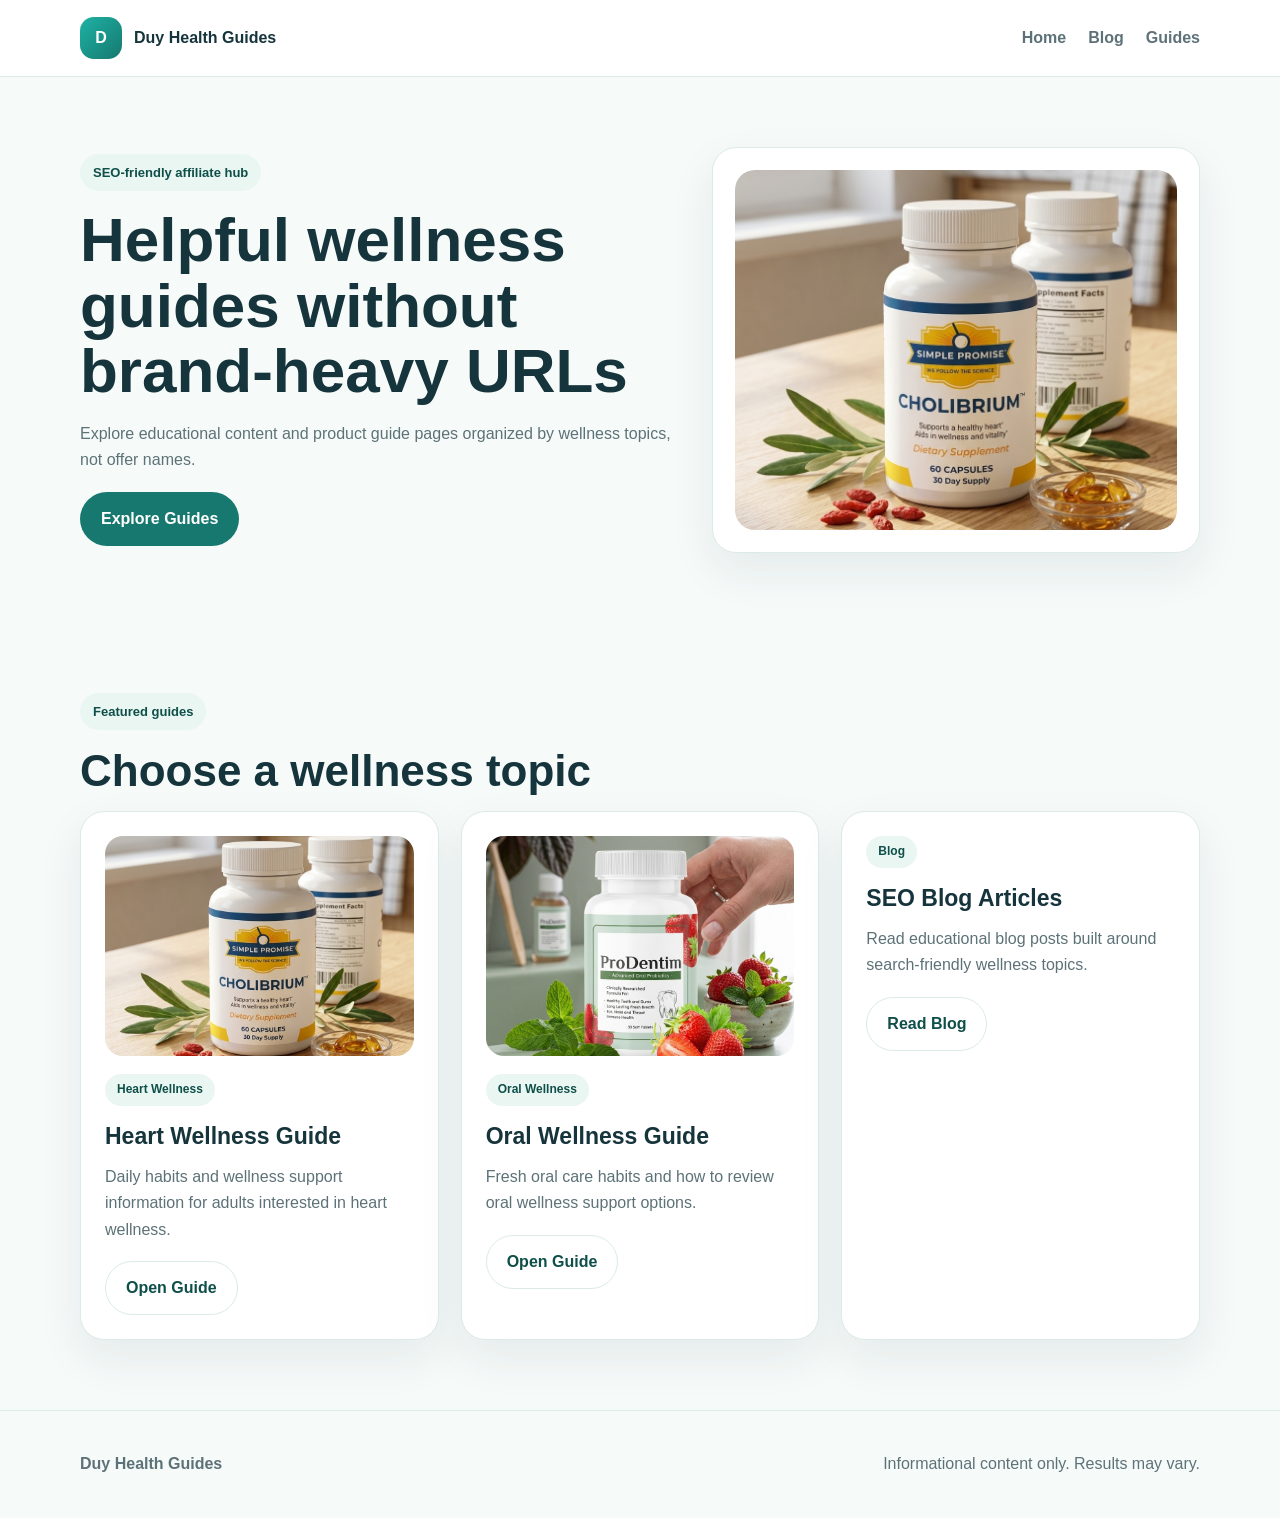
==== commit e6fe2b34: "Add SEO blog structure" ====
--- a/index.html
+++ b/index.html
@@ -1,188 +1 @@
-<!DOCTYPE html>
-<html lang="en">
-<head>
-  <meta charset="UTF-8" />
-  <meta name="viewport" content="width=device-width, initial-scale=1.0" />
-  <title>Duy Health Wellness Guides</title>
-  <meta name="description" content="Explore wellness guides and support offers in a clean, professional homepage layout." />
-  <link rel="preconnect" href="https://fonts.googleapis.com">
-  <link rel="preconnect" href="https://fonts.gstatic.com" crossorigin>
-  <link href="https://fonts.googleapis.com/css2?family=Inter:wght@400;500;600;700;800&display=swap" rel="stylesheet">
-  <link rel="stylesheet" href="styles.css" />
-</head>
-<body>
-  <header class="site-header">
-    <div class="container nav-wrap">
-      <a class="brand" href="/">
-        <div class="brand-mark">D</div>
-        <div>
-          <strong>Duy Health</strong>
-          <span>Wellness Guides</span>
-        </div>
-      </a>
-      <nav class="main-nav">
-        <a href="#offers">Offers</a>
-        <a href="#benefits">Benefits</a>
-        <a href="#how-it-works">How It Works</a>
-        <a href="#faq">FAQ</a>
-      </nav>
-      <a class="btn btn-outline" href="#offers">Browse Offers</a>
-    </div>
-  </header>
-
-  <main>
-    <section class="hero">
-      <div class="container hero-grid">
-        <div class="hero-copy">
-          <span class="eyebrow">Educational wellness landing hub</span>
-          <h1>A cleaner, more professional homepage for your wellness offers</h1>
-          <p>
-            Present your featured health guides in a trustworthy, organized layout.
-            This homepage helps visitors quickly discover the right guide while keeping a clean,
-            modern and conversion-friendly design.
-          </p>
-          <div class="hero-actions">
-            <a class="btn btn-primary" href="#offers">Explore Featured Offers</a>
-            <a class="btn btn-light" href="#how-it-works">How it works</a>
-          </div>
-          <div class="hero-stats">
-            <div>
-              <strong>3</strong>
-              <span>Featured wellness guides</span>
-            </div>
-            <div>
-              <strong>100%</strong>
-              <span>Responsive design</span>
-            </div>
-            <div>
-              <strong>Clean</strong>
-              <span>Professional visual style</span>
-            </div>
-          </div>
-        </div>
-        <div class="hero-visual">
-          <div class="hero-card main-card">
-            <img src="images/cholibrium.jpg" alt="Cholibrium supplement bottle" />
-            <div class="hero-card-body">
-              <h3>Heart Wellness Support</h3>
-              <p>Warm, natural product presentation with a premium wellness look.</p>
-            </div>
-          </div>
-          <div class="floating-card float-left">
-            <img src="images/hydrolean-xt.jpg" alt="HydroLean XT bottle" />
-            <span>Weight Wellness</span>
-          </div>
-          <div class="floating-card float-right">
-            <img src="images/prodentim.jpg" alt="ProDentim bottle" />
-            <span>Oral Wellness</span>
-          </div>
-        </div>
-      </div>
-    </section>
-
-    <section class="trust-bar">
-      <div class="container trust-grid">
-        <div class="trust-item">Clean homepage structure</div>
-        <div class="trust-item">Product images included</div>
-        <div class="trust-item">Easy to add more offers</div>
-        <div class="trust-item">Optimized for Vercel / GitHub</div>
-      </div>
-    </section>
-
-    <section id="offers" class="section offers-section">
-      <div class="container">
-        <div class="section-heading">
-          <span class="eyebrow">Featured offers</span>
-          <h2>Explore your main wellness guides</h2>
-          <p>
-            This section is auto-rendered from <code>offers.js</code>, so later you can add new offers easily.
-          </p>
-        </div>
-        <div id="offers-grid" class="offers-grid"></div>
-      </div>
-    </section>
-
-    <section id="benefits" class="section benefits-section">
-      <div class="container">
-        <div class="section-heading center">
-          <span class="eyebrow">Why this homepage works</span>
-          <h2>Built to look trustworthy and easy to browse</h2>
-        </div>
-        <div class="benefits-grid">
-          <article class="benefit-card">
-            <div class="icon">01</div>
-            <h3>Professional first impression</h3>
-            <p>Clean spacing, modern cards, strong typography, and a more polished homepage layout.</p>
-          </article>
-          <article class="benefit-card">
-            <div class="icon">02</div>
-            <h3>Images already included</h3>
-            <p>Product visuals help the homepage feel more complete, attractive, and easier to trust.</p>
-          </article>
-          <article class="benefit-card">
-            <div class="icon">03</div>
-            <h3>Easy to expand</h3>
-            <p>Just edit one JavaScript file to add new cards without redesigning the homepage each time.</p>
-          </article>
-        </div>
-      </div>
-    </section>
-
-    <section id="how-it-works" class="section process-section">
-      <div class="container process-grid">
-        <div>
-          <span class="eyebrow">Simple workflow</span>
-          <h2>How to use this homepage</h2>
-          <p>
-            Replace your current homepage files with this package, then edit the offer list whenever you add a new landing page.
-          </p>
-        </div>
-        <div class="steps">
-          <div class="step"><span>1</span><div><h3>Upload the files</h3><p>Copy <code>index.html</code>, <code>styles.css</code>, <code>offers.js</code>, and the <code>images</code> folder into your repo.</p></div></div>
-          <div class="step"><span>2</span><div><h3>Commit and push</h3><p>Use GitHub Desktop to commit the changes and push them to main.</p></div></div>
-          <div class="step"><span>3</span><div><h3>Add more offers later</h3><p>Open <code>offers.js</code> and add a new object with title, description, image and URL.</p></div></div>
-        </div>
-      </div>
-    </section>
-
-    <section id="faq" class="section faq-section">
-      <div class="container">
-        <div class="section-heading center">
-          <span class="eyebrow">FAQ</span>
-          <h2>Quick questions</h2>
-        </div>
-        <div class="faq-list">
-          <details>
-            <summary>Can I change the offer names and links?</summary>
-            <p>Yes. Open <code>offers.js</code> and edit the title, description, URL, and image path for each offer.</p>
-          </details>
-          <details>
-            <summary>Can I add more than 3 offers?</summary>
-            <p>Yes. The homepage cards are dynamic, so you can add as many offers as you want in the offers array.</p>
-          </details>
-          <details>
-            <summary>Can I replace the images with my own?</summary>
-            <p>Yes. Put your image in the <code>images</code> folder and update the matching image path in <code>offers.js</code>.</p>
-          </details>
-        </div>
-      </div>
-    </section>
-  </main>
-
-  <footer class="site-footer">
-    <div class="container footer-wrap">
-      <div>
-        <strong>Duy Health Wellness Guides</strong>
-        <p>Informational wellness content and featured landing pages in one clean homepage.</p>
-      </div>
-      <div class="footer-links">
-        <a href="#offers">Offers</a>
-        <a href="#benefits">Benefits</a>
-        <a href="#faq">FAQ</a>
-      </div>
-    </div>
-  </footer>
-
-  <script src="offers.js"></script>
-</body>
-</html>
+<!doctype html><html lang="en"><head><meta charset="UTF-8"><meta name="viewport" content="width=device-width,initial-scale=1.0"><title>Wellness Guides | Duy Health</title><meta name="description" content="Explore educational wellness guides about heart wellness, oral wellness, and healthy daily routines."><link rel="stylesheet" href="/styles.css"></head><body><header class="header"><div class="container nav"><a class="brand" href="/"><span class="mark">D</span><span>Duy Health Guides</span></a><nav class="menu"><a href="/">Home</a><a href="/blog/heart-wellness-habits-after-40/">Blog</a><a href="#guides">Guides</a></nav></div></header><main><section class="hero"><div class="container hero-grid"><div><span class="eyebrow">SEO-friendly affiliate hub</span><h1>Helpful wellness guides without brand-heavy URLs</h1><p>Explore educational content and product guide pages organized by wellness topics, not offer names.</p><a class="btn btn-primary" href="#guides">Explore Guides</a></div><div class="hero-card"><img src="/images/cholibrium-product.jpg" alt="Wellness supplement guide image"></div></div></section><section id="guides" class="section"><div class="container"><span class="eyebrow">Featured guides</span><h2>Choose a wellness topic</h2><div class="grid"><article class="card"><img src="/images/cholibrium-product.jpg" alt="Heart wellness guide"><span class="tag">Heart Wellness</span><h3>Heart Wellness Guide</h3><p>Daily habits and wellness support information for adults interested in heart wellness.</p><a class="btn btn-outline" href="/heart-wellness-guide/">Open Guide</a></article><article class="card"><img src="/images/prodentim-product.jpg" alt="Oral wellness guide"><span class="tag">Oral Wellness</span><h3>Oral Wellness Guide</h3><p>Fresh oral care habits and how to review oral wellness support options.</p><a class="btn btn-outline" href="/oral-wellness-guide/">Open Guide</a></article><article class="card"><span class="tag">Blog</span><h3>SEO Blog Articles</h3><p>Read educational blog posts built around search-friendly wellness topics.</p><a class="btn btn-outline" href="/blog/heart-wellness-habits-after-40/">Read Blog</a></article></div></div></section></main><footer class="footer"><div class="container footer-inner"><strong>Duy Health Guides</strong><span>Informational content only. Results may vary.</span></div></footer></body></html>
--- a/styles.css
+++ b/styles.css
@@ -1,194 +1,4 @@
-:root {
-  --bg: #f4f8f7;
-  --surface: #ffffff;
-  --surface-soft: #edf5f3;
-  --text: #17313b;
-  --muted: #58727b;
-  --primary: #1d7f78;
-  --primary-dark: #155c57;
-  --line: #dce8e5;
-  --shadow: 0 20px 50px rgba(23, 49, 59, 0.08);
-  --radius: 24px;
-}
 
-* { box-sizing: border-box; }
-html { scroll-behavior: smooth; }
-body {
-  margin: 0;
-  font-family: 'Inter', system-ui, sans-serif;
-  background: linear-gradient(180deg, #f7fbfa 0%, #eff6f5 100%);
-  color: var(--text);
-}
-img { max-width: 100%; display: block; }
-a { color: inherit; text-decoration: none; }
-.container { width: min(1180px, calc(100% - 32px)); margin: 0 auto; }
-.section { padding: 88px 0; }
-.eyebrow {
-  display: inline-block;
-  padding: 8px 14px;
-  border-radius: 999px;
-  background: #e5f5f1;
-  color: var(--primary-dark);
-  font-size: 13px;
-  font-weight: 700;
-  letter-spacing: .02em;
-  margin-bottom: 14px;
-}
-.section-heading { max-width: 760px; margin-bottom: 34px; }
-.section-heading.center { text-align: center; margin-left: auto; margin-right: auto; }
-.section-heading h2, .hero-copy h1 { margin: 0 0 14px; line-height: 1.08; }
-.section-heading h2 { font-size: clamp(32px, 4vw, 44px); }
-.section-heading p, .hero-copy p { color: var(--muted); font-size: 17px; line-height: 1.8; }
-
-.site-header {
-  position: sticky;
-  top: 0;
-  z-index: 100;
-  backdrop-filter: blur(12px);
-  background: rgba(247, 251, 250, 0.9);
-  border-bottom: 1px solid rgba(220, 232, 229, 0.7);
-}
-.nav-wrap {
-  display: flex;
-  align-items: center;
-  justify-content: space-between;
-  gap: 18px;
-  min-height: 82px;
-}
-.brand { display: flex; align-items: center; gap: 12px; }
-.brand-mark {
-  width: 44px; height: 44px; border-radius: 14px;
-  display: grid; place-items: center; color: white; font-weight: 800;
-  background: linear-gradient(135deg, #27b7af, #1a6c67);
-  box-shadow: 0 12px 30px rgba(29, 127, 120, 0.25);
-}
-.brand strong { display: block; font-size: 16px; }
-.brand span { display: block; font-size: 13px; color: var(--muted); margin-top: 2px; }
-.main-nav { display: flex; gap: 26px; color: var(--muted); font-weight: 600; }
-.main-nav a:hover { color: var(--text); }
-
-.btn {
-  display: inline-flex; align-items: center; justify-content: center;
-  padding: 14px 22px; border-radius: 999px; font-weight: 700;
-  transition: .2s ease; border: 1px solid transparent;
-}
-.btn:hover { transform: translateY(-1px); }
-.btn-primary { background: linear-gradient(135deg, #1ea59b, #1b7372); color: white; box-shadow: 0 14px 28px rgba(30, 165, 155, 0.25); }
-.btn-light { background: white; border-color: var(--line); }
-.btn-outline { border-color: var(--line); background: white; }
-
-.hero { padding: 68px 0 50px; }
-.hero-grid { display: grid; grid-template-columns: 1.05fr .95fr; gap: 42px; align-items: center; }
-.hero-copy h1 { font-size: clamp(40px, 6vw, 64px); max-width: 740px; }
-.hero-actions { display: flex; flex-wrap: wrap; gap: 14px; margin-top: 28px; }
-.hero-stats {
-  margin-top: 34px; display: grid; grid-template-columns: repeat(3, 1fr); gap: 14px;
-}
-.hero-stats div {
-  background: rgba(255,255,255,.7); border: 1px solid var(--line); border-radius: 18px;
-  padding: 18px; box-shadow: var(--shadow);
-}
-.hero-stats strong { display: block; font-size: 28px; }
-.hero-stats span { display: block; color: var(--muted); margin-top: 6px; font-size: 14px; }
-
-.hero-visual { position: relative; min-height: 560px; }
-.hero-card, .floating-card, .offer-card, .benefit-card, .step, .faq-list details {
-  background: var(--surface); border: 1px solid var(--line); box-shadow: var(--shadow);
-}
-.hero-card.main-card {
-  position: absolute; inset: 70px 35px 30px 35px; border-radius: 32px; overflow: hidden;
-}
-.hero-card.main-card img { width: 100%; height: 380px; object-fit: cover; }
-.hero-card-body { padding: 24px; }
-.hero-card-body h3 { margin: 0 0 8px; font-size: 26px; }
-.hero-card-body p { margin: 0; color: var(--muted); line-height: 1.7; }
-.floating-card {
-  position: absolute; width: 185px; border-radius: 24px; overflow: hidden; padding-bottom: 14px;
-}
-.floating-card img { width: 100%; height: 150px; object-fit: cover; }
-.floating-card span { display: block; padding: 12px 14px 0; font-weight: 700; font-size: 14px; }
-.float-left { left: -16px; top: 0; }
-.float-right { right: 0; bottom: 8px; }
-
-.trust-bar { padding: 8px 0 0; }
-.trust-grid {
-  display: grid; grid-template-columns: repeat(4, 1fr); gap: 14px;
-}
-.trust-item {
-  background: rgba(255,255,255,.85); border: 1px solid var(--line); border-radius: 18px;
-  padding: 16px 18px; text-align: center; color: var(--primary-dark); font-weight: 700;
-}
-
-.offers-section { padding-top: 90px; }
-.offers-grid {
-  display: grid; grid-template-columns: repeat(3, 1fr); gap: 22px;
-}
-.offer-card {
-  border-radius: 28px; overflow: hidden;
-}
-.offer-card img { width: 100%; height: 280px; object-fit: cover; }
-.offer-card-body { padding: 22px; }
-.offer-tag {
-  display: inline-block; padding: 7px 12px; border-radius: 999px; font-size: 12px;
-  background: #edf7f5; color: var(--primary-dark); font-weight: 700; margin-bottom: 14px;
-}
-.offer-card h3 { margin: 0 0 10px; font-size: 24px; }
-.offer-card p { margin: 0 0 18px; color: var(--muted); line-height: 1.75; }
-.offer-footer { display: flex; align-items: center; justify-content: space-between; gap: 10px; }
-.offer-link { color: var(--primary); font-weight: 800; }
-
-.benefits-grid {
-  display: grid; grid-template-columns: repeat(3, 1fr); gap: 22px;
-}
-.benefit-card { border-radius: 24px; padding: 28px; }
-.benefit-card .icon {
-  width: 54px; height: 54px; border-radius: 16px; display: grid; place-items: center;
-  background: linear-gradient(135deg, #dff7f1, #e9f2ff); color: var(--primary-dark); font-weight: 800; margin-bottom: 16px;
-}
-.benefit-card h3 { margin: 0 0 10px; font-size: 22px; }
-.benefit-card p { margin: 0; color: var(--muted); line-height: 1.75; }
-
-.process-grid { display: grid; grid-template-columns: .95fr 1.05fr; gap: 34px; align-items: start; }
-.steps { display: grid; gap: 18px; }
-.step {
-  border-radius: 24px; padding: 24px; display: flex; gap: 18px; align-items: flex-start;
-}
-.step span {
-  width: 40px; height: 40px; flex: 0 0 40px; display: grid; place-items: center;
-  border-radius: 999px; background: var(--surface-soft); color: var(--primary-dark); font-weight: 800;
-}
-.step h3 { margin: 0 0 8px; }
-.step p { margin: 0; color: var(--muted); line-height: 1.7; }
-code { background: #edf5f3; padding: 2px 8px; border-radius: 8px; }
-
-.faq-list { max-width: 860px; margin: 0 auto; display: grid; gap: 14px; }
-.faq-list details { border-radius: 20px; padding: 20px 22px; }
-.faq-list summary { cursor: pointer; font-weight: 700; font-size: 18px; }
-.faq-list p { color: var(--muted); margin: 12px 0 0; line-height: 1.75; }
-
-.site-footer { padding: 34px 0 48px; border-top: 1px solid rgba(220, 232, 229, 0.9); }
-.footer-wrap {
-  display: flex; align-items: center; justify-content: space-between; gap: 20px;
-}
-.footer-wrap p { margin: 8px 0 0; color: var(--muted); }
-.footer-links { display: flex; gap: 22px; color: var(--muted); font-weight: 600; }
-
-@media (max-width: 1024px) {
-  .hero-grid, .process-grid, .offers-grid, .benefits-grid, .trust-grid { grid-template-columns: 1fr 1fr; }
-  .hero-grid { grid-template-columns: 1fr; }
-  .hero-visual { min-height: 520px; }
-  .main-nav { display: none; }
-}
-
-@media (max-width: 720px) {
-  .container { width: min(100% - 24px, 1180px); }
-  .section { padding: 68px 0; }
-  .offers-grid, .benefits-grid, .trust-grid, .hero-stats, .process-grid { grid-template-columns: 1fr; }
-  .hero { padding-top: 40px; }
-  .hero-visual { min-height: auto; }
-  .hero-card.main-card, .floating-card { position: static; }
-  .hero-card.main-card { inset: auto; margin-bottom: 16px; }
-  .hero-card.main-card img { height: 260px; }
-  .floating-card { width: 100%; margin-top: 14px; }
-  .footer-wrap, .nav-wrap { flex-direction: column; align-items: flex-start; }
-}
+:root{--bg:#f6faf9;--surface:#fff;--text:#15343b;--muted:#5d7278;--primary:#17786f;--dark:#0f4f4a;--line:#dcebe7;--soft:#eaf6f2;--shadow:0 18px 45px rgba(20,50,60,.08);--radius:24px}
+*{box-sizing:border-box}body{margin:0;font-family:Arial,system-ui,sans-serif;background:var(--bg);color:var(--text);line-height:1.65}a{text-decoration:none;color:inherit}img{max-width:100%;display:block}.container{width:min(1120px,calc(100% - 32px));margin:auto}.header{background:rgba(255,255,255,.92);position:sticky;top:0;z-index:20;backdrop-filter:blur(10px);border-bottom:1px solid var(--line)}.nav{min-height:76px;display:flex;align-items:center;justify-content:space-between;gap:20px}.brand{display:flex;align-items:center;gap:12px;font-weight:800}.mark{width:42px;height:42px;border-radius:14px;background:linear-gradient(135deg,#1db2a4,#17786f);color:#fff;display:grid;place-items:center}.menu{display:flex;gap:22px;color:var(--muted);font-weight:700}.btn{display:inline-flex;align-items:center;justify-content:center;border-radius:999px;padding:13px 20px;font-weight:800;border:1px solid transparent}.btn-primary{background:var(--primary);color:#fff}.btn-outline{background:#fff;border-color:var(--line);color:var(--dark)}.hero{padding:70px 0}.hero-grid{display:grid;grid-template-columns:1.1fr .9fr;gap:36px;align-items:center}.eyebrow{display:inline-block;background:var(--soft);color:var(--dark);font-weight:800;border-radius:999px;padding:8px 13px;font-size:13px;margin-bottom:16px}h1{font-size:clamp(40px,6vw,62px);line-height:1.05;margin:0 0 18px}h2{font-size:clamp(30px,4vw,44px);line-height:1.15;margin:0 0 14px}h3{margin:0 0 8px;font-size:23px}p{color:var(--muted);margin:0 0 18px}.hero-card,.card,.article,.notice,.step{background:var(--surface);border:1px solid var(--line);border-radius:var(--radius);box-shadow:var(--shadow)}.hero-card{padding:22px}.hero-card img{border-radius:20px;height:360px;width:100%;object-fit:cover}.section{padding:70px 0}.grid{display:grid;grid-template-columns:repeat(3,1fr);gap:22px}.card{padding:24px}.card img{border-radius:18px;height:220px;width:100%;object-fit:cover;margin-bottom:18px}.tag{display:inline-block;background:var(--soft);color:var(--dark);border-radius:999px;padding:6px 12px;font-weight:800;font-size:12px;margin-bottom:12px}.notice{padding:24px;background:#fffdf7;border-color:#efe2bf}.article{padding:34px;max-width:880px;margin:auto}.article h1{font-size:clamp(34px,5vw,54px)}.article h2{font-size:30px;margin-top:34px}.article ul{color:var(--muted)}.article li{margin-bottom:8px}.product-grid{display:grid;grid-template-columns:.95fr 1.05fr;gap:30px;align-items:center}.steps{display:grid;grid-template-columns:repeat(3,1fr);gap:18px}.step{padding:22px}.footer{padding:40px 0;border-top:1px solid var(--line);color:var(--muted)}.footer-inner{display:flex;justify-content:space-between;gap:20px;flex-wrap:wrap}.disclaimer{font-size:13px;color:#6f7f84;margin-top:24px}
+@media(max-width:850px){.hero-grid,.grid,.product-grid,.steps{grid-template-columns:1fr}.menu{display:none}.hero{padding:44px 0}.hero-card img{height:260px}}
